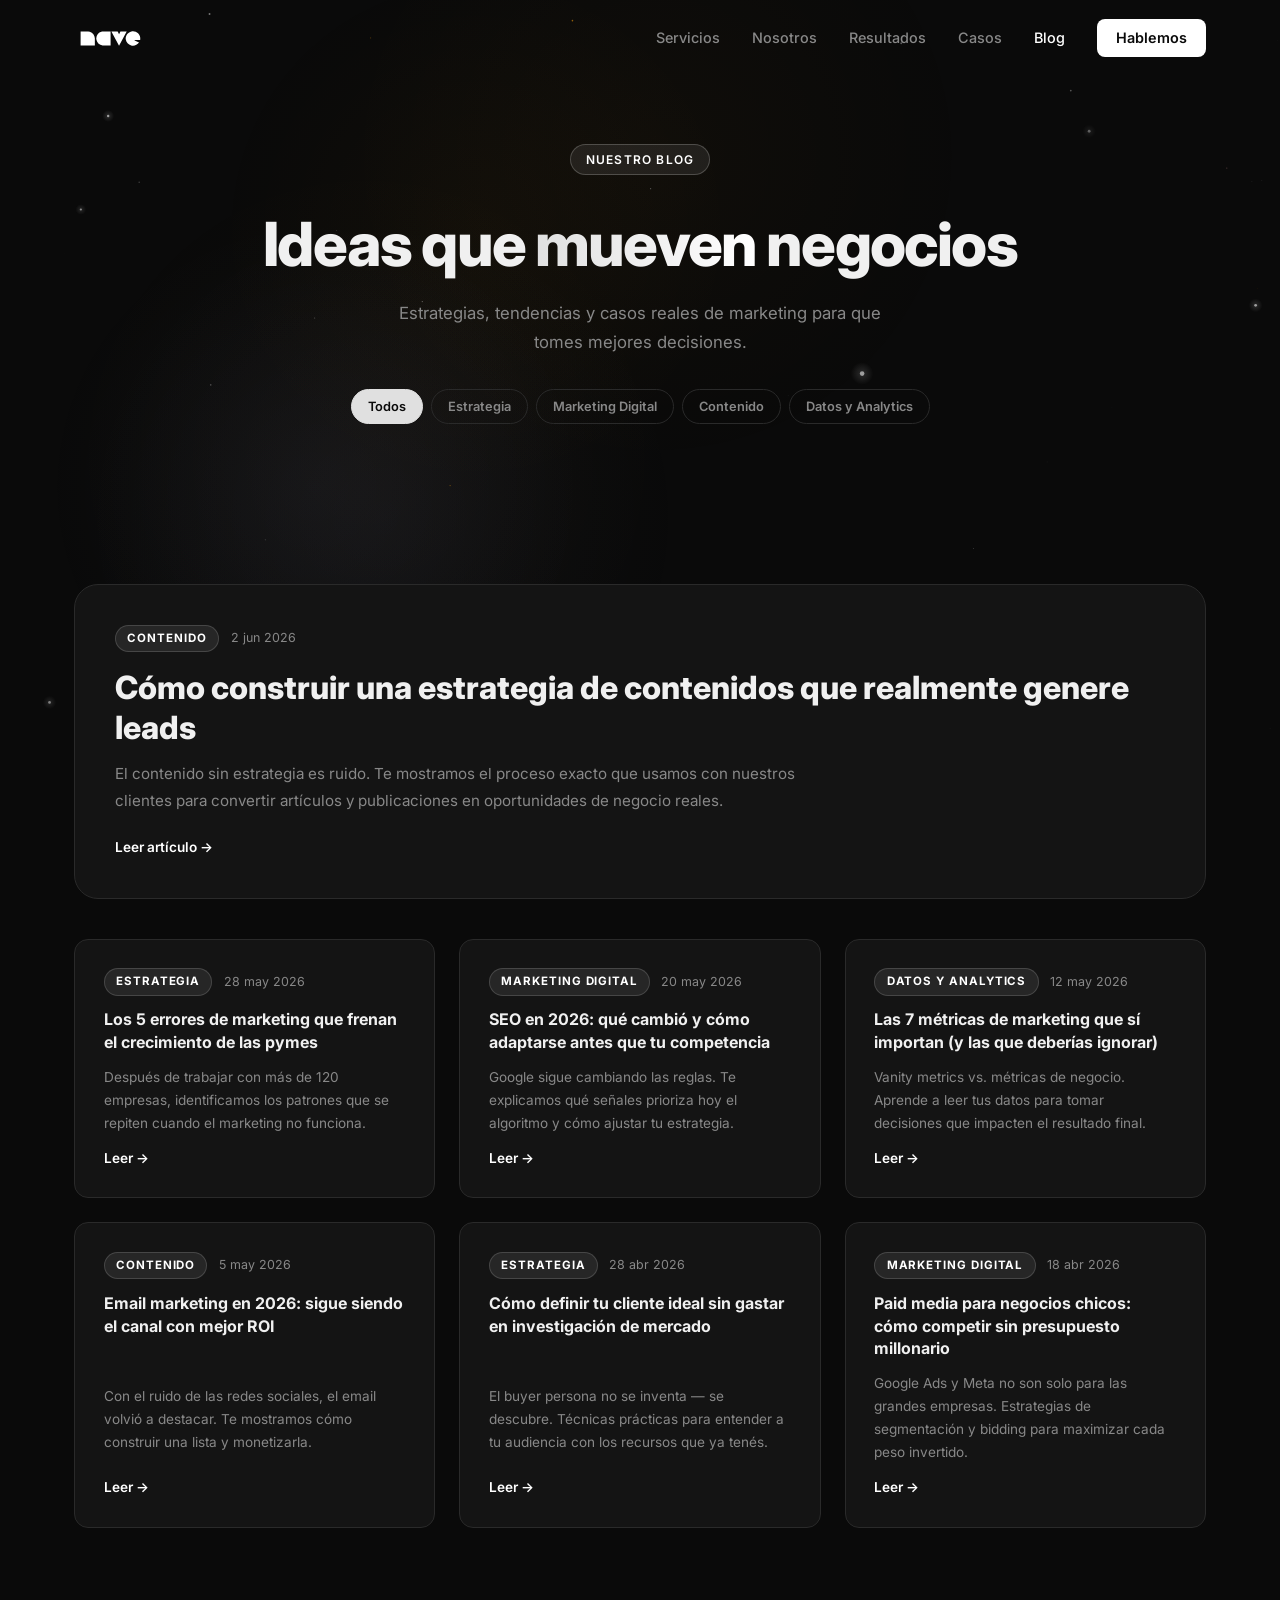
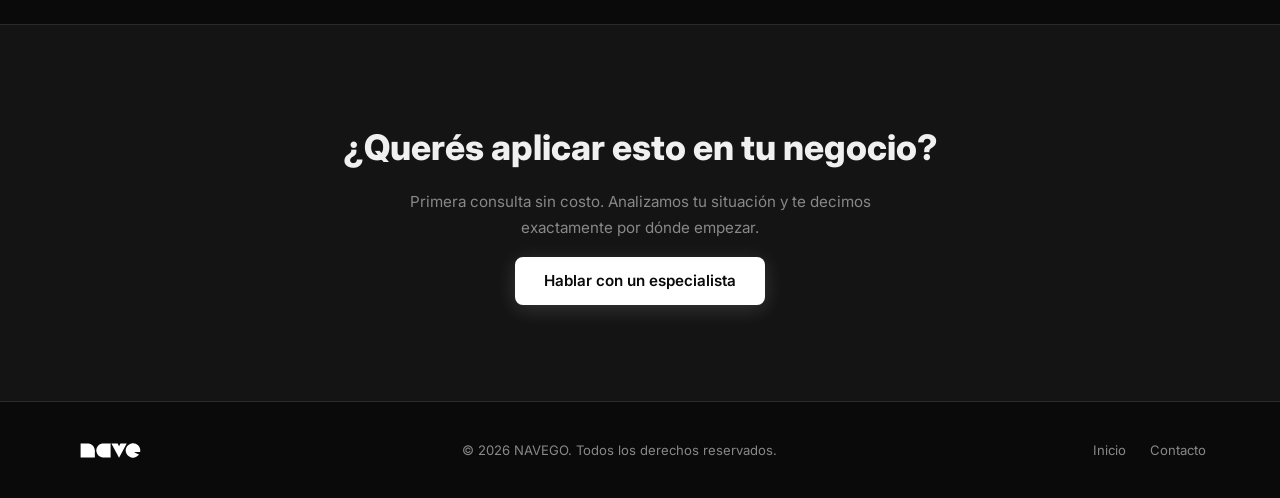
==== blog.html @ 53c1b124 "Primer commit — sitio web NAVEGO" ====
<!DOCTYPE html>
<html lang="es">
<head>
  <meta charset="UTF-8" />
  <meta name="viewport" content="width=device-width, initial-scale=1.0" />
  <meta name="description" content="Blog de NAVEGO — Ideas, estrategias y tendencias de marketing para hacer crecer tu negocio." />
  <title>Blog | NAVEGO</title>
  <link rel="preconnect" href="https://fonts.googleapis.com" />
  <link rel="preconnect" href="https://fonts.gstatic.com" crossorigin />
  <link href="https://fonts.googleapis.com/css2?family=Inter:wght@400;500;600;700;800&display=swap" rel="stylesheet" />
  <link rel="stylesheet" href="css/reset.css" />
  <link rel="stylesheet" href="css/styles.css" />
  <link rel="stylesheet" href="css/blog.css" />
</head>
<body>

  <canvas id="circuitCanvas" aria-hidden="true"></canvas>

  <!-- HEADER -->
  <header class="header" id="header">
    <div class="container header__inner">
      <a href="index.html" class="logo"><img src="assets/images/nave.svg" alt="NAVEGO" /></a>
      <nav class="nav" id="nav">
        <a href="index.html#servicios" class="nav__link">Servicios</a>
        <a href="index.html#nosotros" class="nav__link">Nosotros</a>
        <a href="index.html#resultados" class="nav__link">Resultados</a>
        <a href="casos.html" class="nav__link">Casos</a>
        <a href="blog.html" class="nav__link nav__link--active">Blog</a>
        <a href="index.html#contacto" class="nav__link nav__link--cta">Hablemos</a>
      </nav>
      <button class="burger" id="burger" aria-label="Abrir menú">
        <span></span><span></span><span></span>
      </button>
    </div>
  </header>

  <main>

    <!-- HERO BLOG -->
    <section class="blog-hero">
      <div class="container blog-hero__inner">
        <span class="section__tag">Nuestro blog</span>
        <h1 class="blog-hero__title">Ideas que <span class="highlight">mueven</span> negocios</h1>
        <p class="blog-hero__sub">Estrategias, tendencias y casos reales de marketing para que tomes mejores decisiones.</p>

        <!-- FILTROS -->
        <div class="blog-filters" id="blogFilters">
          <button class="filter-btn filter-btn--active" data-filter="all">Todos</button>
          <button class="filter-btn" data-filter="estrategia">Estrategia</button>
          <button class="filter-btn" data-filter="digital">Marketing Digital</button>
          <button class="filter-btn" data-filter="contenido">Contenido</button>
          <button class="filter-btn" data-filter="datos">Datos y Analytics</button>
        </div>
      </div>
    </section>

    <!-- LISTADO DE ARTÍCULOS -->
    <section class="section blog-list">
      <div class="container">

        <!-- POST DESTACADO -->
        <a href="blog/estrategia-de-contenidos.html" class="post-featured" data-category="contenido">
          <div class="post-featured__meta">
            <span class="post-tag">Contenido</span>
            <span class="post-date">2 jun 2026</span>
          </div>
          <h2 class="post-featured__title">Cómo construir una estrategia de contenidos que realmente genere leads</h2>
          <p class="post-featured__excerpt">El contenido sin estrategia es ruido. Te mostramos el proceso exacto que usamos con nuestros clientes para convertir artículos y publicaciones en oportunidades de negocio reales.</p>
          <span class="post-read-more">Leer artículo →</span>
        </a>

        <!-- GRID DE ARTÍCULOS -->
        <div class="posts-grid" id="postsGrid">

          <a href="blog/estrategia-de-contenidos.html" class="post-card" data-category="estrategia">
            <div class="post-card__top">
              <span class="post-tag">Estrategia</span>
              <span class="post-date">28 may 2026</span>
            </div>
            <h3 class="post-card__title">Los 5 errores de marketing que frenan el crecimiento de las pymes</h3>
            <p class="post-card__excerpt">Después de trabajar con más de 120 empresas, identificamos los patrones que se repiten cuando el marketing no funciona.</p>
            <span class="post-read-more">Leer →</span>
          </a>

          <a href="blog/estrategia-de-contenidos.html" class="post-card" data-category="digital">
            <div class="post-card__top">
              <span class="post-tag">Marketing Digital</span>
              <span class="post-date">20 may 2026</span>
            </div>
            <h3 class="post-card__title">SEO en 2026: qué cambió y cómo adaptarse antes que tu competencia</h3>
            <p class="post-card__excerpt">Google sigue cambiando las reglas. Te explicamos qué señales prioriza hoy el algoritmo y cómo ajustar tu estrategia.</p>
            <span class="post-read-more">Leer →</span>
          </a>

          <a href="blog/estrategia-de-contenidos.html" class="post-card" data-category="datos">
            <div class="post-card__top">
              <span class="post-tag">Datos y Analytics</span>
              <span class="post-date">12 may 2026</span>
            </div>
            <h3 class="post-card__title">Las 7 métricas de marketing que sí importan (y las que deberías ignorar)</h3>
            <p class="post-card__excerpt">Vanity metrics vs. métricas de negocio. Aprende a leer tus datos para tomar decisiones que impacten el resultado final.</p>
            <span class="post-read-more">Leer →</span>
          </a>

          <a href="blog/estrategia-de-contenidos.html" class="post-card" data-category="contenido">
            <div class="post-card__top">
              <span class="post-tag">Contenido</span>
              <span class="post-date">5 may 2026</span>
            </div>
            <h3 class="post-card__title">Email marketing en 2026: sigue siendo el canal con mejor ROI</h3>
            <p class="post-card__excerpt">Con el ruido de las redes sociales, el email volvió a destacar. Te mostramos cómo construir una lista y monetizarla.</p>
            <span class="post-read-more">Leer →</span>
          </a>

          <a href="blog/estrategia-de-contenidos.html" class="post-card" data-category="estrategia">
            <div class="post-card__top">
              <span class="post-tag">Estrategia</span>
              <span class="post-date">28 abr 2026</span>
            </div>
            <h3 class="post-card__title">Cómo definir tu cliente ideal sin gastar en investigación de mercado</h3>
            <p class="post-card__excerpt">El buyer persona no se inventa — se descubre. Técnicas prácticas para entender a tu audiencia con los recursos que ya tenés.</p>
            <span class="post-read-more">Leer →</span>
          </a>

          <a href="blog/estrategia-de-contenidos.html" class="post-card" data-category="digital">
            <div class="post-card__top">
              <span class="post-tag">Marketing Digital</span>
              <span class="post-date">18 abr 2026</span>
            </div>
            <h3 class="post-card__title">Paid media para negocios chicos: cómo competir sin presupuesto millonario</h3>
            <p class="post-card__excerpt">Google Ads y Meta no son solo para las grandes empresas. Estrategias de segmentación y bidding para maximizar cada peso invertido.</p>
            <span class="post-read-more">Leer →</span>
          </a>

        </div>

        <p class="blog-empty" id="blogEmpty" style="display:none;">No hay artículos en esta categoría todavía.</p>

      </div>
    </section>

    <!-- CTA -->
    <section class="section blog-cta">
      <div class="container blog-cta__inner">
        <h2 class="blog-cta__title">¿Querés aplicar esto en tu negocio?</h2>
        <p class="blog-cta__sub">Primera consulta sin costo. Analizamos tu situación y te decimos exactamente por dónde empezar.</p>
        <a href="index.html#contacto" class="btn btn--primary">Hablar con un especialista</a>
      </div>
    </section>

  </main>

  <!-- FOOTER -->
  <footer class="footer">
    <div class="container footer__inner">
      <span class="logo"><img src="assets/images/nave.svg" alt="NAVEGO" /></span>
      <p class="footer__copy">&copy; 2026 NAVEGO. Todos los derechos reservados.</p>
      <div class="footer__links">
        <a href="index.html">Inicio</a>
        <a href="mailto:matias@nave.com">Contacto</a>
      </div>
    </div>
  </footer>

  <script src="js/circuit.js"></script>
  <script src="js/main.js"></script>
  <script src="js/blog.js"></script>
</body>
</html>
---- css/styles.css ----
/* ============================================================
   VARIABLES
   ============================================================ */
:root {
  --color-bg:        #0a0a0a;
  --color-surface:   #141414;
  --color-surface2:  #1c1c1c;
  --color-border:    #2a2a2a;
  --color-accent:    #e0e0e0;
  --color-accent2:   #ffffff;
  --color-text:      #f0f0f0;
  --color-muted:     #888888;
  --color-white:     #ffffff;

  --font-base: 'Inter', system-ui, sans-serif;

  --radius-sm: 8px;
  --radius-md: 14px;
  --radius-lg: 24px;

  --shadow-card: 0 4px 24px rgba(255, 255, 255, 0.04);
  --shadow-hover: 0 8px 40px rgba(255, 255, 255, 0.10);

  --transition: 0.22s ease;
}

/* ============================================================
   BASE
   ============================================================ */
body {
  font-family: var(--font-base);
  background-color: var(--color-bg);
  color: var(--color-text);
  font-size: 1rem;
}

.container {
  max-width: 1180px;
  margin: 0 auto;
  padding: 0 1.5rem;
}

.section {
  padding: 6rem 0;
}

.section--dark {
  background-color: var(--color-surface);
}

.section--accent {
  background: linear-gradient(135deg, #1a1a1a 0%, #0f0f0f 60%, var(--color-bg) 100%);
  border-top: 1px solid var(--color-border);
}

/* ============================================================
   TYPOGRAPHY
   ============================================================ */
.section__header {
  text-align: center;
  margin-bottom: 3.5rem;
}

.section__tag {
  display: inline-block;
  background: rgba(255, 255, 255, 0.08);
  color: var(--color-accent2);
  font-size: 0.75rem;
  font-weight: 600;
  letter-spacing: 0.1em;
  text-transform: uppercase;
  padding: 0.35rem 0.9rem;
  border-radius: 999px;
  margin-bottom: 1rem;
  border: 1px solid rgba(255, 255, 255, 0.2);
}

.section__tag--light {
  background: rgba(255, 255, 255, 0.1);
  color: rgba(255, 255, 255, 0.7);
  border-color: rgba(255, 255, 255, 0.2);
}

.section__title {
  font-size: clamp(1.8rem, 4vw, 2.6rem);
  font-weight: 800;
  line-height: 1.2;
  color: var(--color-text);
}

.section__title--light {
  color: var(--color-white);
}

.highlight {
  background: linear-gradient(90deg, var(--color-accent), var(--color-accent2));
  -webkit-background-clip: text;
  -webkit-text-fill-color: transparent;
  background-clip: text;
}

/* ============================================================
   CIRCUIT CANVAS
   ============================================================ */
#circuitCanvas {
  position: fixed;
  top: 0;
  left: 0;
  width: 100%;
  height: 100%;
  z-index: 0;
  pointer-events: none;
}

.header, main, .footer {
  position: relative;
  z-index: 1;
}

/* ============================================================
   HEADER
   ============================================================ */
.header {
  position: fixed;
  top: 0;
  left: 0;
  width: 100%;
  z-index: 100;
  padding: 1.2rem 0;
  transition: background var(--transition), box-shadow var(--transition);
}

.header.scrolled {
  background: rgba(10, 10, 10, 0.92);
  backdrop-filter: blur(14px);
  box-shadow: 0 1px 0 var(--color-border);
}

.header__inner {
  display: flex;
  align-items: center;
  justify-content: space-between;
}

.logo {
  display: inline-flex;
  align-items: center;
}

.logo img {
  height: 32px;
  width: auto;
  filter: brightness(0) invert(1);
}

.nav {
  display: flex;
  align-items: center;
  gap: 2rem;
}

.nav__link {
  font-size: 0.9rem;
  font-weight: 500;
  color: var(--color-muted);
  transition: color var(--transition);
}

.nav__link:hover {
  color: var(--color-text);
}

.nav__link--cta {
  background: var(--color-white);
  color: #0a0a0a;
  padding: 0.5rem 1.2rem;
  border-radius: var(--radius-sm);
  font-weight: 600;
  transition: background var(--transition), transform var(--transition);
}

.nav__link--cta:hover {
  background: var(--color-accent);
  color: #0a0a0a;
  transform: translateY(-1px);
}

.burger {
  display: none;
  flex-direction: column;
  gap: 5px;
  padding: 4px;
}

.burger span {
  display: block;
  width: 24px;
  height: 2px;
  background: var(--color-text);
  border-radius: 2px;
  transition: transform var(--transition), opacity var(--transition);
}

.burger.open span:nth-child(1) { transform: translateY(7px) rotate(45deg); }
.burger.open span:nth-child(2) { opacity: 0; }
.burger.open span:nth-child(3) { transform: translateY(-7px) rotate(-45deg); }

/* ============================================================
   BUTTONS
   ============================================================ */
.btn {
  display: inline-flex;
  align-items: center;
  justify-content: center;
  padding: 0.8rem 1.8rem;
  border-radius: var(--radius-sm);
  font-size: 0.95rem;
  font-weight: 600;
  transition: transform var(--transition), box-shadow var(--transition), background var(--transition);
}

.btn--primary {
  background: var(--color-white);
  color: #0a0a0a;
  box-shadow: 0 4px 20px rgba(255, 255, 255, 0.15);
}

.btn--primary:hover {
  background: var(--color-accent);
  transform: translateY(-2px);
  box-shadow: 0 8px 30px rgba(255, 255, 255, 0.25);
}

.btn--ghost {
  color: var(--color-muted);
  border: 1px solid var(--color-border);
}

.btn--ghost:hover {
  color: var(--color-text);
  border-color: var(--color-accent);
  transform: translateY(-2px);
}

.btn--submit {
  width: 100%;
  background: var(--color-white);
  color: #0a0a0a;
  padding: 1rem;
  font-size: 1rem;
  border-radius: var(--radius-sm);
  box-shadow: 0 4px 20px rgba(255, 255, 255, 0.15);
  transition: background var(--transition), transform var(--transition);
}

.btn--submit:hover {
  background: var(--color-accent);
  transform: translateY(-2px);
}

.btn--submit:disabled {
  opacity: 0.6;
  cursor: not-allowed;
  transform: none;
}

/* ============================================================
   HERO
   ============================================================ */
.hero {
  position: relative;
  padding: 10rem 0 6rem;
  overflow: hidden;
}

.hero__gradient {
  position: absolute;
  inset: 0;
  background: radial-gradient(ellipse 80% 60% at 50% 0%, rgba(255, 255, 255, 0.05) 0%, transparent 70%);
  pointer-events: none;
  z-index: 0;
}

.hero__inner {
  position: relative;
  z-index: 1;
  display: flex;
  flex-direction: column;
  align-items: center;
  text-align: center;
  gap: 1.5rem;
}

.hero__badge {
  display: inline-block;
  font-size: 0.75rem;
  font-weight: 600;
  letter-spacing: 0.12em;
  text-transform: uppercase;
  color: var(--color-accent2);
  background: rgba(255, 255, 255, 0.07);
  border: 1px solid rgba(255, 255, 255, 0.2);
  padding: 0.4rem 1rem;
  border-radius: 999px;
}

.hero__title {
  font-size: clamp(2.4rem, 7vw, 4.5rem);
  font-weight: 800;
  line-height: 1.1;
  letter-spacing: -0.03em;
}

.hero__sub {
  font-size: 1.15rem;
  color: var(--color-muted);
  max-width: 560px;
  line-height: 1.7;
}

.hero__actions {
  display: flex;
  gap: 1rem;
  flex-wrap: wrap;
  justify-content: center;
}

.hero__stats {
  display: flex;
  gap: 3rem;
  margin-top: 2rem;
  flex-wrap: wrap;
  justify-content: center;
}

.stat {
  display: flex;
  flex-direction: column;
  align-items: center;
  gap: 0.2rem;
}

.stat__num {
  font-size: 1.8rem;
  font-weight: 800;
  background: linear-gradient(90deg, var(--color-white), var(--color-accent));
  -webkit-background-clip: text;
  -webkit-text-fill-color: transparent;
  background-clip: text;
}

.stat__label {
  font-size: 0.8rem;
  color: var(--color-muted);
  font-weight: 500;
}

/* ============================================================
   SERVICES
   ============================================================ */
.services__grid {
  display: grid;
  grid-template-columns: repeat(3, 1fr);
  gap: 1.5rem;
}

.service-card {
  background: var(--color-surface);
  border: 1px solid var(--color-border);
  border-radius: var(--radius-md);
  padding: 2rem;
  transition: border-color var(--transition), transform var(--transition), box-shadow var(--transition);
}

.service-card:hover {
  border-color: var(--color-accent);
  transform: translateY(-4px);
  box-shadow: var(--shadow-hover);
}

.service-card__icon {
  display: flex;
  align-items: center;
  justify-content: center;
  width: 52px;
  height: 52px;
  background: rgba(255, 255, 255, 0.06);
  border-radius: var(--radius-sm);
  color: var(--color-accent2);
  margin-bottom: 1.2rem;
  border: 1px solid rgba(255, 255, 255, 0.12);
}

.service-card__title {
  font-size: 1rem;
  font-weight: 700;
  margin-bottom: 0.6rem;
  color: var(--color-text);
}

.service-card__desc {
  font-size: 0.88rem;
  color: var(--color-muted);
  line-height: 1.7;
}

/* ============================================================
   ABOUT
   ============================================================ */
.about__inner {
  display: grid;
  grid-template-columns: 1fr 1fr;
  gap: 5rem;
  align-items: center;
}

.about__content {
  display: flex;
  flex-direction: column;
  gap: 1rem;
}

.about__text {
  color: rgba(240, 240, 240, 0.7);
  line-height: 1.8;
  font-size: 0.95rem;
}

.about__list {
  display: flex;
  flex-direction: column;
  gap: 0.6rem;
  margin-top: 0.5rem;
}

.about__list li {
  display: flex;
  align-items: center;
  gap: 0.7rem;
  font-size: 0.9rem;
  color: rgba(240, 240, 240, 0.8);
}

.about__list li::before {
  content: '';
  display: block;
  width: 6px;
  height: 6px;
  border-radius: 50%;
  background: var(--color-accent2);
  flex-shrink: 0;
}

.about__visual {
  display: flex;
  flex-direction: column;
  gap: 1rem;
}

.about__card {
  display: flex;
  align-items: center;
  gap: 1.2rem;
  background: rgba(255, 255, 255, 0.04);
  border: 1px solid rgba(255, 255, 255, 0.08);
  border-radius: var(--radius-md);
  padding: 1.2rem 1.5rem;
  transition: border-color var(--transition);
}

.about__card:hover {
  border-color: rgba(255, 255, 255, 0.3);
}

.about__card-num {
  font-size: 1.4rem;
  font-weight: 800;
  color: var(--color-accent2);
  opacity: 0.5;
  min-width: 2rem;
}

.about__card-text {
  font-size: 0.9rem;
  color: rgba(240, 240, 240, 0.8);
  font-weight: 500;
}

/* ============================================================
   TESTIMONIALS
   ============================================================ */
.testimonials__grid {
  display: grid;
  grid-template-columns: repeat(3, 1fr);
  gap: 1.5rem;
}

.testimonial-card {
  background: var(--color-surface);
  border: 1px solid var(--color-border);
  border-radius: var(--radius-md);
  padding: 2rem;
  display: flex;
  flex-direction: column;
  gap: 1rem;
  transition: border-color var(--transition), transform var(--transition);
}

.testimonial-card:hover {
  border-color: var(--color-accent);
  transform: translateY(-4px);
}

.testimonial-card__stars {
  color: #e0e0e0;
  font-size: 0.9rem;
  letter-spacing: 2px;
}

.testimonial-card__text {
  font-size: 0.9rem;
  color: rgba(240, 240, 240, 0.75);
  line-height: 1.75;
  flex: 1;
}

.testimonial-card__author {
  display: flex;
  align-items: center;
  gap: 0.8rem;
}

.testimonial-card__avatar {
  width: 40px;
  height: 40px;
  border-radius: 50%;
  background: linear-gradient(135deg, #3a3a3a, #888888);
  display: flex;
  align-items: center;
  justify-content: center;
  font-size: 0.75rem;
  font-weight: 700;
  color: white;
  flex-shrink: 0;
}

.testimonial-card__name {
  font-size: 0.88rem;
  font-weight: 600;
}

.testimonial-card__role {
  font-size: 0.78rem;
  color: var(--color-muted);
}

/* ============================================================
   CONTACT
   ============================================================ */
.contact__inner {
  display: grid;
  grid-template-columns: 1fr 1fr;
  gap: 5rem;
  align-items: start;
}

.contact__info {
  display: flex;
  flex-direction: column;
  gap: 1rem;
  padding-top: 1rem;
}

.contact__sub {
  font-size: 0.95rem;
  color: rgba(255, 255, 255, 0.65);
  line-height: 1.8;
}

.contact__details {
  margin-top: 0.5rem;
}

.contact__link {
  font-size: 0.9rem;
  color: var(--color-accent2);
  font-weight: 500;
  transition: color var(--transition);
}

.contact__link:hover {
  color: var(--color-accent);
}

.contact__form {
  display: flex;
  flex-direction: column;
  gap: 1.2rem;
  background: rgba(255, 255, 255, 0.03);
  border: 1px solid rgba(255, 255, 255, 0.08);
  border-radius: var(--radius-lg);
  padding: 2.5rem;
}

.form-group {
  display: flex;
  flex-direction: column;
  gap: 0.4rem;
}

.form-group label {
  font-size: 0.82rem;
  font-weight: 600;
  color: rgba(240, 240, 240, 0.7);
  letter-spacing: 0.02em;
}

.form-group input,
.form-group textarea {
  background: rgba(255, 255, 255, 0.05);
  border: 1px solid var(--color-border);
  border-radius: var(--radius-sm);
  padding: 0.75rem 1rem;
  color: var(--color-text);
  font-size: 0.9rem;
  transition: border-color var(--transition);
  resize: vertical;
}

.form-group input::placeholder,
.form-group textarea::placeholder {
  color: var(--color-muted);
}

.form-group input:focus,
.form-group textarea:focus {
  outline: none;
  border-color: var(--color-accent);
}

.form-group input.error,
.form-group textarea.error {
  border-color: #f87171;
}

.form-error {
  font-size: 0.78rem;
  color: #f87171;
  min-height: 1em;
}

.form-success {
  display: none;
  text-align: center;
  font-size: 0.9rem;
  color: #e0e0e0;
  font-weight: 500;
  padding: 0.5rem;
}

.form-success.visible {
  display: block;
}

/* ============================================================
   FOOTER
   ============================================================ */
.footer {
  border-top: 1px solid var(--color-border);
  padding: 2rem 0;
}

.footer__inner {
  display: flex;
  align-items: center;
  justify-content: space-between;
  flex-wrap: wrap;
  gap: 1rem;
}

.footer__copy {
  font-size: 0.82rem;
  color: var(--color-muted);
}

.footer__links {
  display: flex;
  gap: 1.5rem;
}

.footer__links a {
  font-size: 0.82rem;
  color: var(--color-muted);
  transition: color var(--transition);
}

.footer__links a:hover {
  color: var(--color-text);
}

/* ============================================================
   CASOS PREVIEW (HOME)
   ============================================================ */
.casos-preview__grid {
  display: grid;
  grid-template-columns: repeat(3, 1fr);
  gap: 1.5rem;
}

.caso-preview-card {
  display: flex;
  flex-direction: column;
  border-radius: var(--radius-md);
  overflow: hidden;
  border: 1px solid var(--color-border);
  transition: border-color var(--transition), transform var(--transition), box-shadow var(--transition);
}

.caso-preview-card:hover {
  border-color: var(--color-accent);
  transform: translateY(-5px);
  box-shadow: var(--shadow-hover);
}

.caso-preview-card__img-wrap {
  position: relative;
  width: 100%;
  aspect-ratio: 16 / 10;
  overflow: hidden;
}

.caso-preview-card__img {
  width: 100%;
  height: 100%;
  object-fit: cover;
  object-position: center;
  transition: transform 0.5s ease;
}

.caso-preview-card:hover .caso-preview-card__img {
  transform: scale(1.05);
}

.caso-preview-card__overlay {
  position: absolute;
  inset: 0;
  background: linear-gradient(to bottom, rgba(10,10,10,0) 30%, rgba(10,10,10,0.7) 100%);
  transition: opacity var(--transition);
}

.caso-preview-card:hover .caso-preview-card__overlay {
  opacity: 0.92;
}

.caso-preview-card__logo {
  position: absolute;
  top: 50%;
  left: 50%;
  transform: translate(-50%, -50%);
  max-height: 90px;
  max-width: 240px;
  width: auto;
  object-fit: contain;
  object-position: center;
  filter: drop-shadow(0 2px 12px rgba(0,0,0,0.6));
  z-index: 2;
  transition: opacity var(--transition);
}

.caso-preview-card:hover .caso-preview-card__logo {
  opacity: 0;
}

.caso-preview-card__hover {
  position: absolute;
  inset: 0;
  display: flex;
  flex-direction: column;
  align-items: center;
  justify-content: center;
  gap: 0.8rem;
  opacity: 0;
  transition: opacity var(--transition);
  z-index: 3;
  padding: 1.5rem;
}

.caso-preview-card:hover .caso-preview-card__hover {
  opacity: 1;
}

.caso-preview-card__stat {
  font-size: 1rem;
  font-weight: 800;
  color: #0a0a0a;
  background: rgba(255, 255, 255, 0.85);
  padding: 0.4rem 1rem;
  border-radius: 999px;
  backdrop-filter: blur(4px);
}

.caso-preview-card__cta {
  font-size: 0.85rem;
  font-weight: 600;
  color: var(--color-accent2);
}

.caso-preview-card__info {
  padding: 1.2rem 1.4rem;
  background: var(--color-surface);
  display: flex;
  flex-direction: column;
  gap: 0.3rem;
}

.caso-preview-card__tag {
  font-size: 0.72rem;
  font-weight: 600;
  letter-spacing: 0.08em;
  text-transform: uppercase;
  color: var(--color-muted);
}

.caso-preview-card__title {
  font-size: 1rem;
  font-weight: 700;
  color: var(--color-text);
}

.casos-preview__footer {
  display: flex;
  justify-content: center;
  margin-top: 2.5rem;
}

/* ============================================================
   EQUIPO (HOME)
   ============================================================ */
.team__grid {
  display: grid;
  grid-template-columns: repeat(3, 1fr);
  gap: 1.5rem;
}

.team-card {
  display: flex;
  gap: 1.5rem;
  align-items: flex-start;
  background: var(--color-surface);
  border: 1px solid var(--color-border);
  border-radius: var(--radius-md);
  padding: 1.8rem;
  transition: border-color var(--transition), transform var(--transition);
}

.team-card:hover {
  border-color: var(--color-accent);
  transform: translateY(-3px);
}

.team-card__avatar-wrap {
  flex-shrink: 0;
}

.team-card__avatar {
  width: 60px;
  height: 60px;
  border-radius: 50%;
  background: linear-gradient(135deg, #3a3a3a, #888888);
  display: flex;
  align-items: center;
  justify-content: center;
  font-size: 0.85rem;
  font-weight: 800;
  color: white;
  border: 2px solid rgba(255, 255, 255, 0.15);
}

.team-card__avatar img {
  width: 100%;
  height: 100%;
  object-fit: cover;
  border-radius: 50%;
}

.team-card__info {
  display: flex;
  flex-direction: column;
  gap: 0.35rem;
}

.team-card__name {
  font-size: 1rem;
  font-weight: 700;
  color: var(--color-text);
}

.team-card__role {
  font-size: 0.78rem;
  font-weight: 600;
  color: var(--color-accent);
  letter-spacing: 0.02em;
}

.team-card__bio {
  font-size: 0.85rem;
  color: var(--color-muted);
  line-height: 1.7;
  margin-top: 0.2rem;
}

.team-card__linkedin {
  display: inline-flex;
  align-items: center;
  gap: 0.4rem;
  font-size: 0.78rem;
  font-weight: 600;
  color: var(--color-muted);
  margin-top: 0.4rem;
  transition: color var(--transition);
}

.team-card__linkedin:hover {
  color: var(--color-accent2);
}

/* ============================================================
   RESPONSIVE
   ============================================================ */
@media (max-width: 900px) {
  .services__grid,
  .testimonials__grid,
  .casos-preview__grid {
    grid-template-columns: repeat(2, 1fr);
  }

  .about__inner,
  .contact__inner {
    grid-template-columns: 1fr;
    gap: 3rem;
  }

  .team__grid {
    grid-template-columns: repeat(2, 1fr);
  }
}

@media (max-width: 640px) {
  .section { padding: 4rem 0; }
  .hero { padding: 8rem 0 4rem; }

  .services__grid,
  .testimonials__grid,
  .casos-preview__grid {
    grid-template-columns: 1fr;
  }

  .hero__stats {
    gap: 2rem;
  }

  .nav {
    display: none;
    flex-direction: column;
    position: fixed;
    top: 0;
    left: 0;
    width: 100%;
    height: 100vh;
    background: var(--color-bg);
    justify-content: center;
    align-items: center;
    gap: 2.5rem;
    z-index: 90;
  }

  .nav.open {
    display: flex;
  }

  .nav__link {
    font-size: 1.3rem;
  }

  .nav__link--cta {
    padding: 0.8rem 2.5rem;
  }

  .burger {
    display: flex;
    z-index: 101;
  }

  .contact__form {
    padding: 1.5rem;
  }

  .footer__inner {
    flex-direction: column;
    text-align: center;
  }
}

/* ============================================================
   SCROLL ANIMATIONS
   ============================================================ */
.fade-up {
  opacity: 0;
  transform: translateY(30px);
  transition: opacity 0.6s ease, transform 0.6s ease;
}

.fade-up.visible {
  opacity: 1;
  transform: translateY(0);
}
---- css/blog.css ----
/* ============================================================
   BLOG — estilos compartidos entre blog.html y posts
   ============================================================ */

/* link activo en nav */
.nav__link--active {
  color: var(--color-accent2) !important;
}

/* ============================================================
   BLOG HERO
   ============================================================ */
.blog-hero {
  padding: 9rem 0 4rem;
  position: relative;
}

.blog-hero__inner {
  display: flex;
  flex-direction: column;
  align-items: center;
  text-align: center;
  gap: 1.2rem;
}

.blog-hero__title {
  font-size: clamp(2.2rem, 5vw, 3.8rem);
  font-weight: 800;
  line-height: 1.15;
  letter-spacing: -0.03em;
}

.blog-hero__sub {
  font-size: 1.05rem;
  color: var(--color-muted);
  max-width: 520px;
  line-height: 1.7;
}

/* ============================================================
   FILTROS
   ============================================================ */
.blog-filters {
  display: flex;
  flex-wrap: wrap;
  gap: 0.5rem;
  justify-content: center;
  margin-top: 0.8rem;
}

.filter-btn {
  font-size: 0.8rem;
  font-weight: 600;
  padding: 0.45rem 1rem;
  border-radius: 999px;
  border: 1px solid var(--color-border);
  color: var(--color-muted);
  background: transparent;
  transition: all var(--transition);
}

.filter-btn:hover {
  border-color: var(--color-accent);
  color: var(--color-text);
}

.filter-btn--active {
  background: var(--color-accent);
  border-color: var(--color-accent);
  color: #0a0a0a;
}

/* ============================================================
   POST TAGS / META
   ============================================================ */
.post-tag {
  display: inline-block;
  font-size: 0.72rem;
  font-weight: 700;
  letter-spacing: 0.08em;
  text-transform: uppercase;
  background: rgba(255, 255, 255, 0.08);
  color: var(--color-accent2);
  border: 1px solid rgba(255, 255, 255, 0.15);
  padding: 0.25rem 0.7rem;
  border-radius: 999px;
}

.post-date,
.post-read-time {
  font-size: 0.78rem;
  color: var(--color-muted);
}

.post-read-more {
  font-size: 0.85rem;
  font-weight: 600;
  color: var(--color-accent2);
  transition: color var(--transition);
}

/* ============================================================
   POST DESTACADO
   ============================================================ */
.post-featured {
  display: block;
  background: var(--color-surface);
  border: 1px solid var(--color-border);
  border-radius: var(--radius-lg);
  padding: 2.5rem;
  margin-bottom: 2.5rem;
  transition: border-color var(--transition), transform var(--transition), box-shadow var(--transition);
}

.post-featured:hover {
  border-color: var(--color-accent);
  transform: translateY(-3px);
  box-shadow: var(--shadow-hover);
}

.post-featured__meta {
  display: flex;
  align-items: center;
  gap: 0.8rem;
  margin-bottom: 1rem;
}

.post-featured__title {
  font-size: clamp(1.4rem, 3vw, 2rem);
  font-weight: 800;
  line-height: 1.25;
  margin-bottom: 0.8rem;
  color: var(--color-text);
}

.post-featured__excerpt {
  font-size: 0.95rem;
  color: var(--color-muted);
  line-height: 1.75;
  max-width: 700px;
  margin-bottom: 1.2rem;
}

/* ============================================================
   GRID DE POSTS
   ============================================================ */
.posts-grid {
  display: grid;
  grid-template-columns: repeat(3, 1fr);
  gap: 1.5rem;
}

.post-card {
  display: flex;
  flex-direction: column;
  gap: 0.8rem;
  background: var(--color-surface);
  border: 1px solid var(--color-border);
  border-radius: var(--radius-md);
  padding: 1.8rem;
  transition: border-color var(--transition), transform var(--transition), box-shadow var(--transition);
}

.post-card:hover {
  border-color: var(--color-accent);
  transform: translateY(-4px);
  box-shadow: var(--shadow-hover);
}

.post-card:hover .post-read-more {
  color: #fff;
}

.post-card__top {
  display: flex;
  align-items: center;
  gap: 0.7rem;
  flex-wrap: wrap;
}

.post-card__title {
  font-size: 1rem;
  font-weight: 700;
  line-height: 1.4;
  color: var(--color-text);
  flex: 1;
}

.post-card__excerpt {
  font-size: 0.85rem;
  color: var(--color-muted);
  line-height: 1.7;
  flex: 1;
}

.post-card .post-read-more {
  margin-top: auto;
}

.blog-empty {
  text-align: center;
  color: var(--color-muted);
  padding: 3rem 0;
}

/* ============================================================
   BLOG CTA
   ============================================================ */
.blog-cta {
  background: var(--color-surface);
  border-top: 1px solid var(--color-border);
}

.blog-cta__inner {
  display: flex;
  flex-direction: column;
  align-items: center;
  text-align: center;
  gap: 1rem;
}

.blog-cta__title {
  font-size: clamp(1.6rem, 3vw, 2.2rem);
  font-weight: 800;
}

.blog-cta__sub {
  font-size: 0.95rem;
  color: var(--color-muted);
  max-width: 480px;
  line-height: 1.7;
}

/* ============================================================
   ARTÍCULO INDIVIDUAL
   ============================================================ */
.post-article {
  padding-top: 8rem;
  padding-bottom: 5rem;
}

.post-article__inner {
  max-width: 780px;
}

.breadcrumb {
  display: flex;
  align-items: center;
  gap: 0.5rem;
  font-size: 0.8rem;
  color: var(--color-muted);
  margin-bottom: 2rem;
}

.breadcrumb a {
  color: var(--color-muted);
  transition: color var(--transition);
}

.breadcrumb a:hover { color: var(--color-text); }
.breadcrumb span:last-child { color: var(--color-text); }

.post-header {
  margin-bottom: 3rem;
  border-bottom: 1px solid var(--color-border);
  padding-bottom: 2.5rem;
}

.post-header__meta {
  display: flex;
  align-items: center;
  gap: 0.8rem;
  flex-wrap: wrap;
  margin-bottom: 1.2rem;
}

.post-header__title {
  font-size: clamp(1.8rem, 4vw, 2.8rem);
  font-weight: 800;
  line-height: 1.2;
  letter-spacing: -0.03em;
  margin-bottom: 1rem;
}

.post-header__lead {
  font-size: 1.1rem;
  color: var(--color-muted);
  line-height: 1.75;
  margin-bottom: 1.5rem;
}

.post-header__author {
  display: flex;
  align-items: center;
  gap: 0.8rem;
}

.post-author__avatar {
  width: 40px;
  height: 40px;
  border-radius: 50%;
  background: linear-gradient(135deg, #3a3a3a, #888888);
  display: flex;
  align-items: center;
  justify-content: center;
  font-size: 0.75rem;
  font-weight: 700;
  color: white;
  flex-shrink: 0;
}

.post-author__avatar--lg {
  width: 52px;
  height: 52px;
  font-size: 0.9rem;
}

.post-author__name {
  font-size: 0.88rem;
  font-weight: 600;
}

.post-author__role {
  font-size: 0.78rem;
  color: var(--color-muted);
}

/* cuerpo del artículo */
.post-body {
  font-size: 1rem;
  line-height: 1.85;
  color: rgba(240, 240, 245, 0.85);
}

.post-body p { margin-bottom: 1.4rem; }

.post-body h2 {
  font-size: 1.4rem;
  font-weight: 800;
  color: var(--color-text);
  margin: 2.5rem 0 1rem;
  letter-spacing: -0.02em;
}

.post-body ul {
  list-style: none;
  margin-bottom: 1.4rem;
  display: flex;
  flex-direction: column;
  gap: 0.6rem;
}

.post-body ul li {
  padding-left: 1.4rem;
  position: relative;
  color: rgba(240, 240, 245, 0.8);
}

.post-body ul li::before {
  content: '';
  position: absolute;
  left: 0;
  top: 0.6em;
  width: 6px;
  height: 6px;
  border-radius: 50%;
  background: var(--color-accent2);
}

.post-body strong {
  color: var(--color-text);
  font-weight: 600;
}

/* bloques destacados */
.post-highlight {
  background: var(--color-surface);
  border: 1px solid var(--color-border);
  border-left: 3px solid var(--color-accent);
  border-radius: var(--radius-md);
  padding: 1.5rem;
  margin: 2rem 0;
  display: flex;
  flex-direction: column;
  gap: 1.2rem;
}

.post-highlight__item { display: flex; flex-direction: column; gap: 0.4rem; }

.post-highlight__label {
  font-size: 0.78rem;
  font-weight: 700;
  letter-spacing: 0.08em;
  text-transform: uppercase;
  color: var(--color-accent2);
}

.post-highlight p {
  font-size: 0.9rem;
  color: var(--color-muted);
  margin: 0;
}

/* CTA dentro del post */
.post-cta-box {
  background: rgba(255, 255, 255, 0.04);
  border: 1px solid rgba(255, 255, 255, 0.15);
  border-radius: var(--radius-lg);
  padding: 2.5rem;
  margin: 2.5rem 0;
  display: flex;
  flex-direction: column;
  gap: 0.8rem;
}

.post-cta-box h3 {
  font-size: 1.2rem;
  font-weight: 800;
  color: var(--color-text);
}

.post-cta-box p {
  font-size: 0.9rem;
  color: var(--color-muted);
  margin: 0;
}

/* autor al final */
.post-author-box {
  display: flex;
  align-items: flex-start;
  gap: 1rem;
  background: var(--color-surface);
  border: 1px solid var(--color-border);
  border-radius: var(--radius-md);
  padding: 1.5rem;
  margin-top: 3rem;
}

.post-author-box__info { display: flex; flex-direction: column; gap: 0.3rem; }

/* navegación entre posts */
.post-nav {
  margin-top: 2rem;
  padding-top: 2rem;
  border-top: 1px solid var(--color-border);
}

.post-nav__back {
  font-size: 0.88rem;
  font-weight: 600;
  color: var(--color-accent2);
  transition: color var(--transition);
}

.post-nav__back:hover { color: var(--color-text); }

/* ============================================================
   RESPONSIVE
   ============================================================ */
@media (max-width: 900px) {
  .posts-grid { grid-template-columns: repeat(2, 1fr); }
}

@media (max-width: 640px) {
  .blog-hero { padding: 8rem 0 3rem; }
  .posts-grid { grid-template-columns: 1fr; }
  .post-featured { padding: 1.5rem; }
  .post-article { padding-top: 7rem; }
  .post-highlight { padding: 1rem; }
  .post-cta-box { padding: 1.5rem; }
}
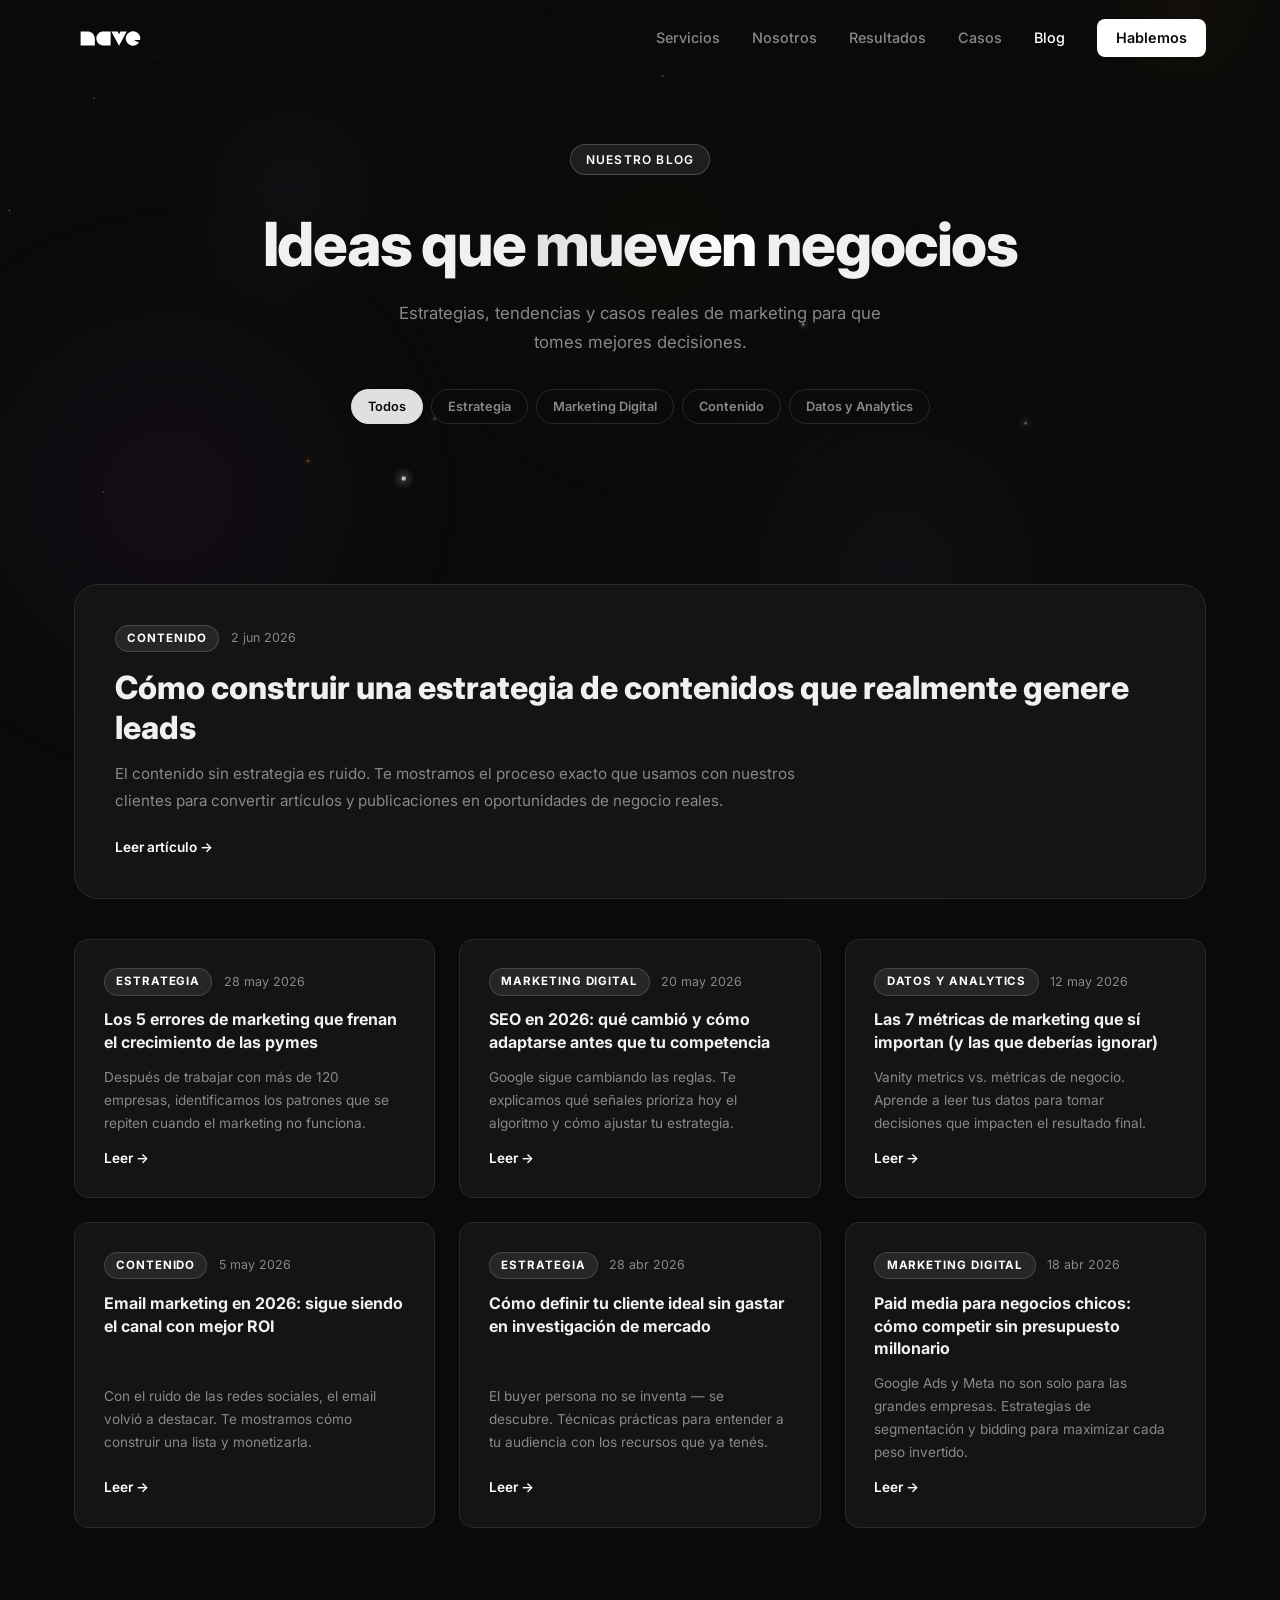
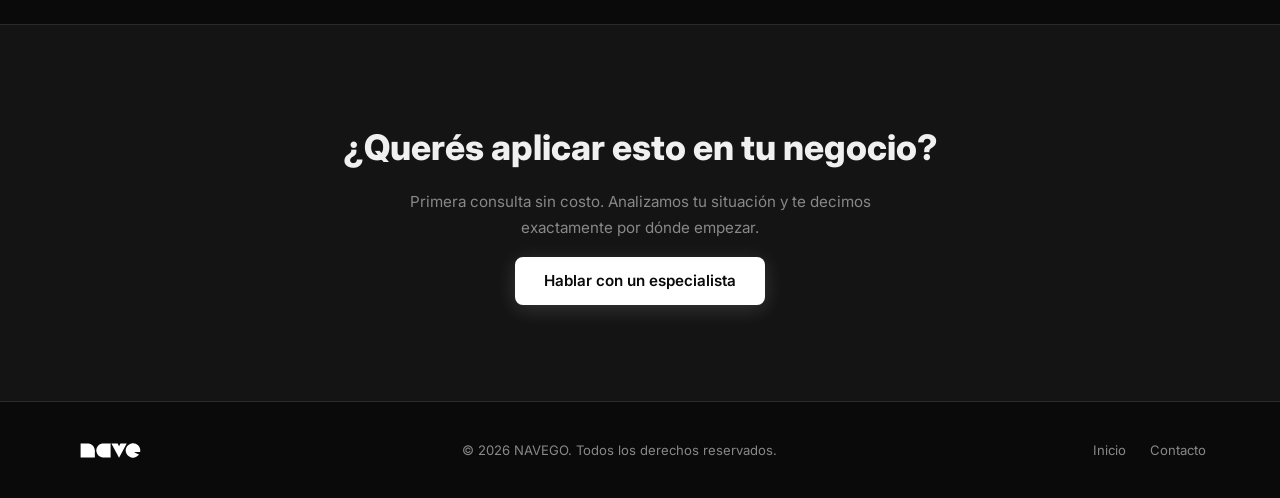
==== commit b93c547c: "Agrega favicon nave.svg en todas las páginas" ====
--- a/blog.html
+++ b/blog.html
@@ -5,6 +5,7 @@
   <meta name="viewport" content="width=device-width, initial-scale=1.0" />
   <meta name="description" content="Blog de NAVEGO — Ideas, estrategias y tendencias de marketing para hacer crecer tu negocio." />
   <title>Blog | NAVEGO</title>
+  <link rel="icon" type="image/svg+xml" href="assets/images/nave.svg" />
   <link rel="preconnect" href="https://fonts.googleapis.com" />
   <link rel="preconnect" href="https://fonts.gstatic.com" crossorigin />
   <link href="https://fonts.googleapis.com/css2?family=Inter:wght@400;500;600;700;800&display=swap" rel="stylesheet" />
